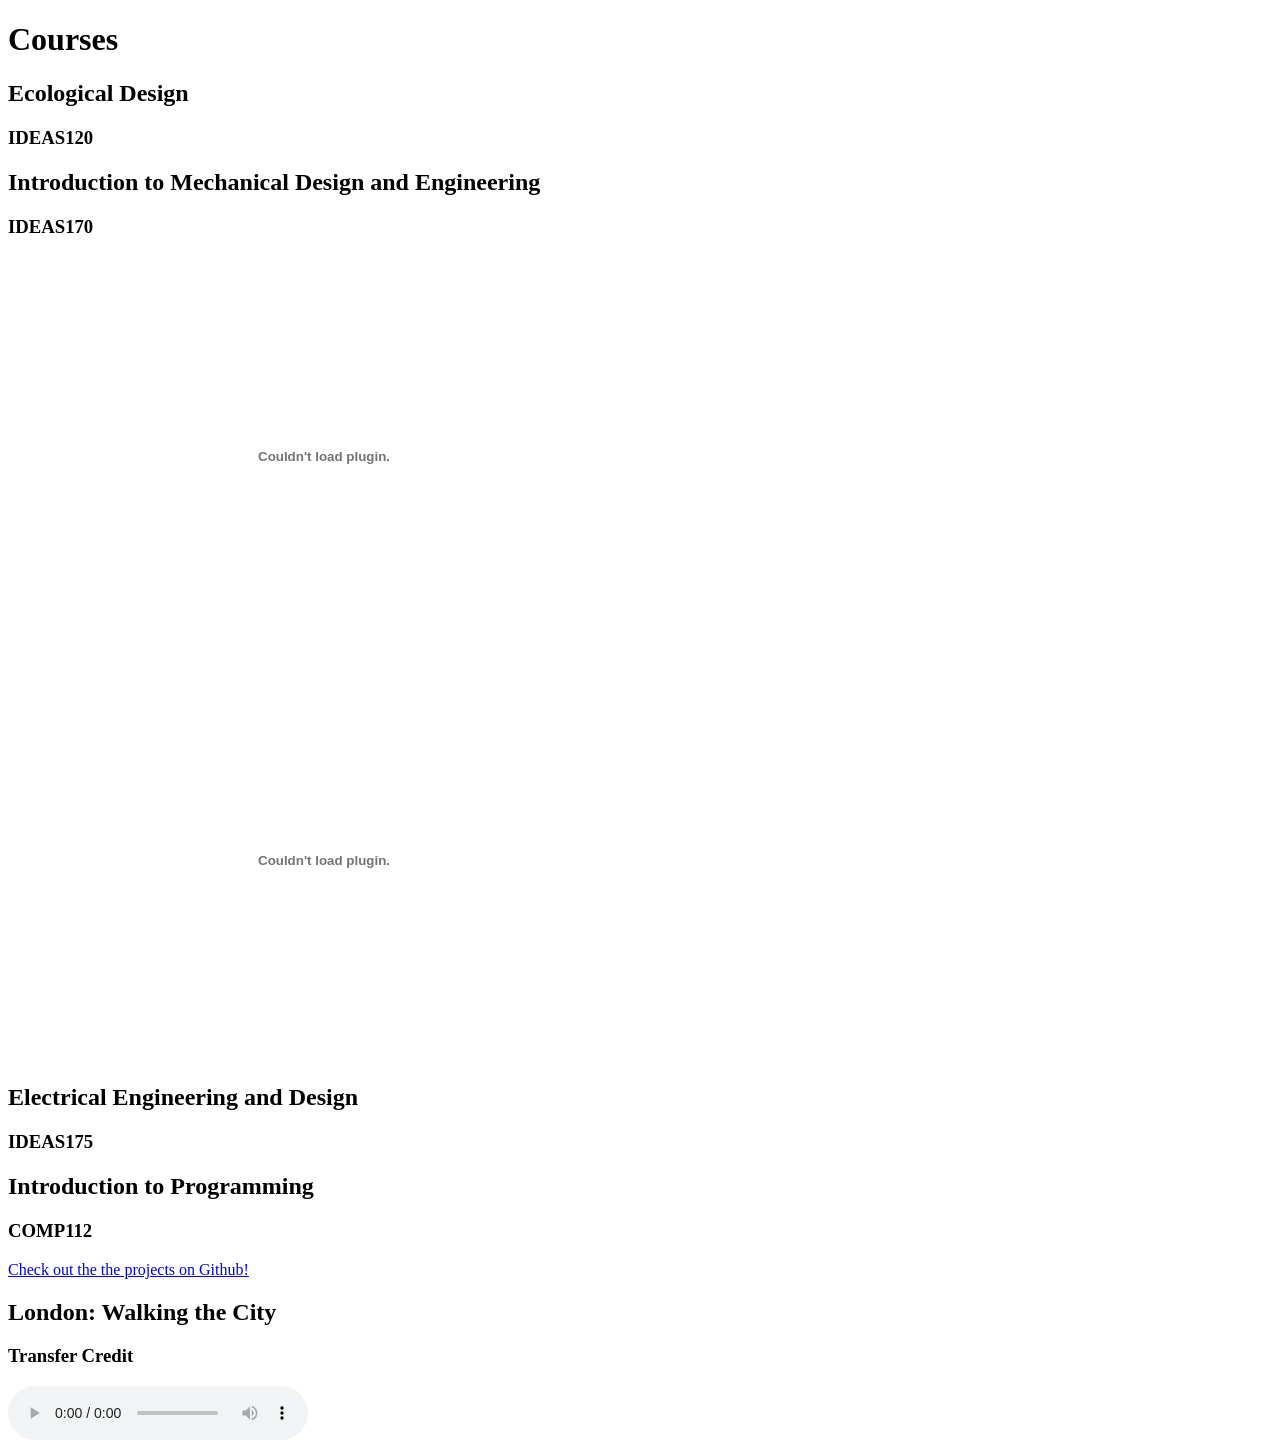
==== index.html @ 1889a9cc "initial page and assets" ====
<!DOCTYPE html>
<html lang="en">
<head>
    <meta charset="UTF-8">
    <meta name="viewport" content="width=device-width, initial-scale=1.0">
    <title>IDEAS Portfolio</title>
</head>
<body>
    <h1>Courses</h1>
    
    <h2> Ecological Design</h2>
    <h3>IDEAS120</h3>

    <h2>Introduction to Mechanical Design and Engineering</h2> 
    <h3>IDEAS170</h3>
    <embed 
        src="/Portfolio_Assets/120/Douglas_Kido_hopperportfolio.pdf" 
        type="application/pdf" 
        width="50%" 
        height="400px">
    <embed 
        src="/Portfolio_Assets/170/ClimberPortfolio.pdf" 
        type="application/pdf" 
        width="50%" 
        height="400px">
    

    <h2>Electrical Engineering and Design</h2>
    <h3>IDEAS175</h3>

    <h2> Introduction to Programming</h2>
    <h3>COMP112</h3>
    <a href="https://github.com/kidod-5/Battleship">Check out the the projects on Github!</a>
    

    <h2> London: Walking the City </h2>
    <h3>Transfer Credit</h3>
    <audio controls>
        <source src="Portfolio_Assets/cb241204_ESH295_2.mp3" type="audio/mpeg">
        Your browser does not support the audio element.
    </audio>


</body>
</html>
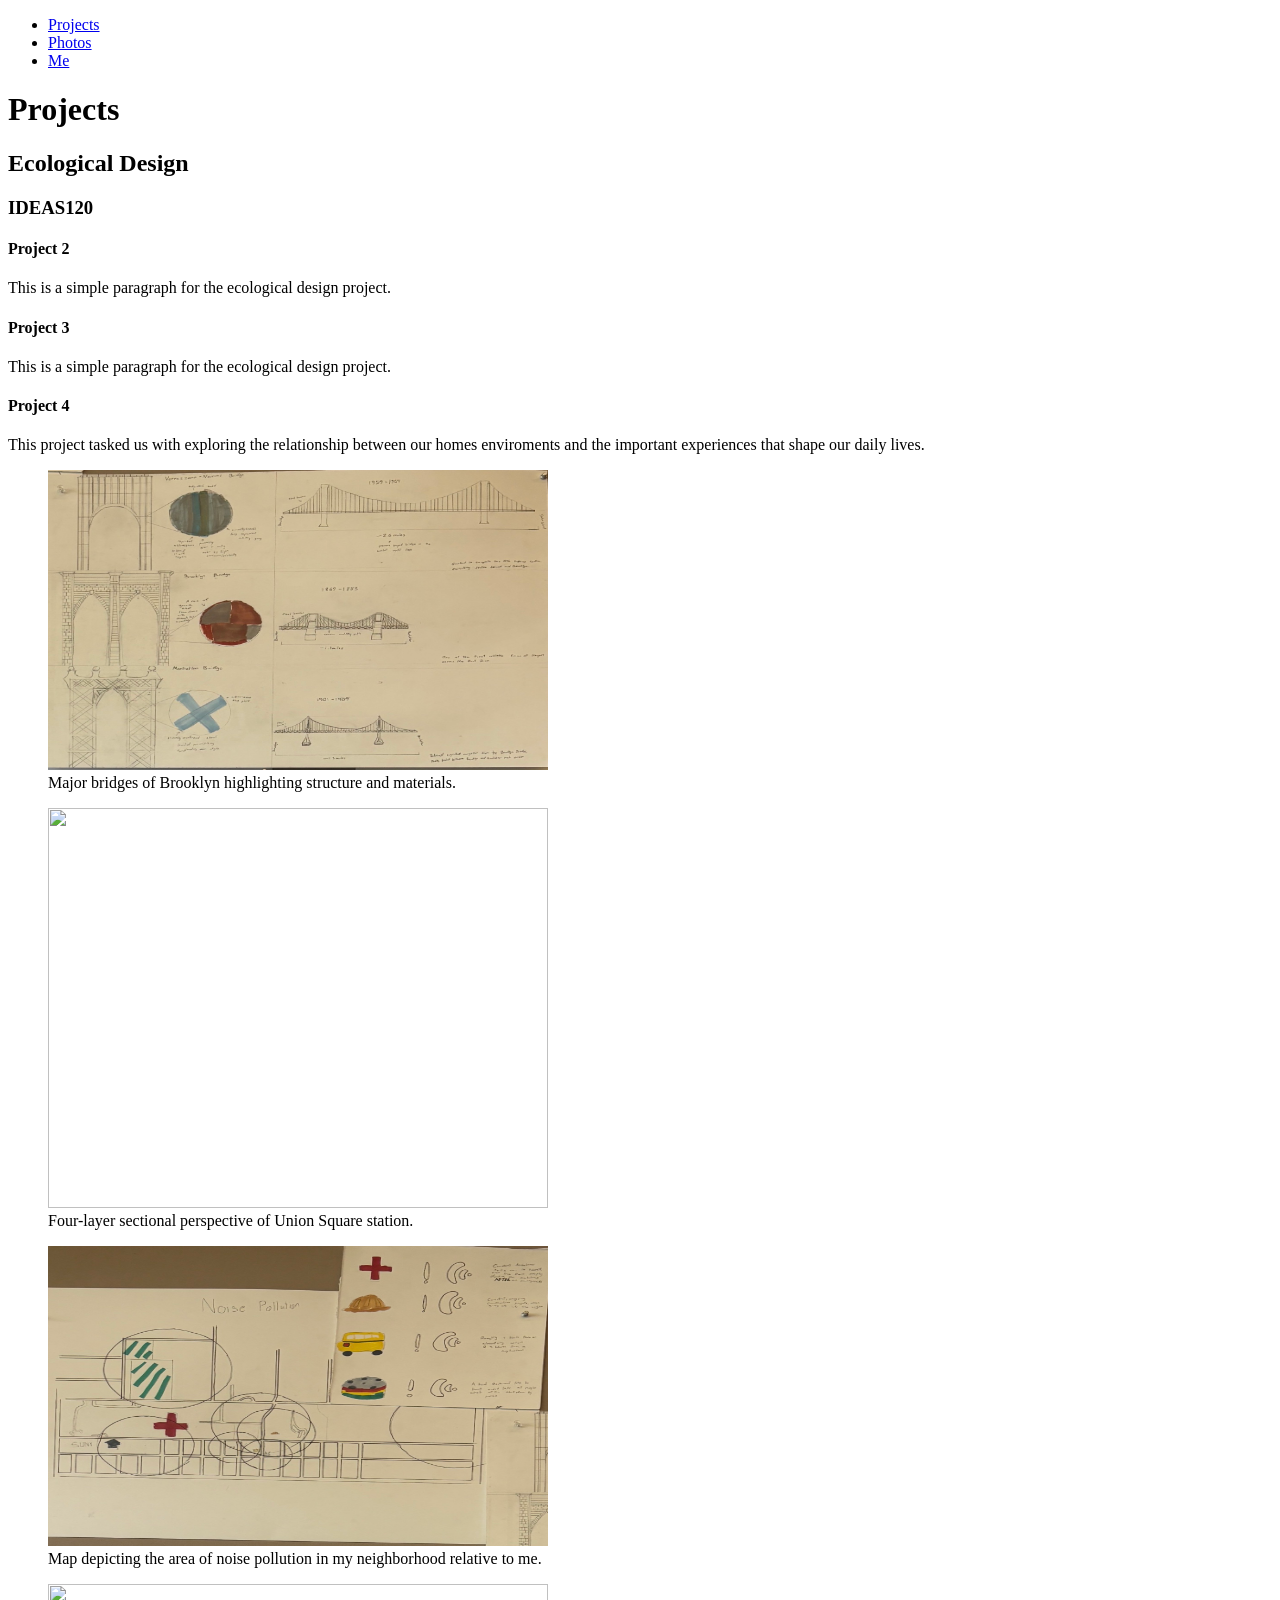
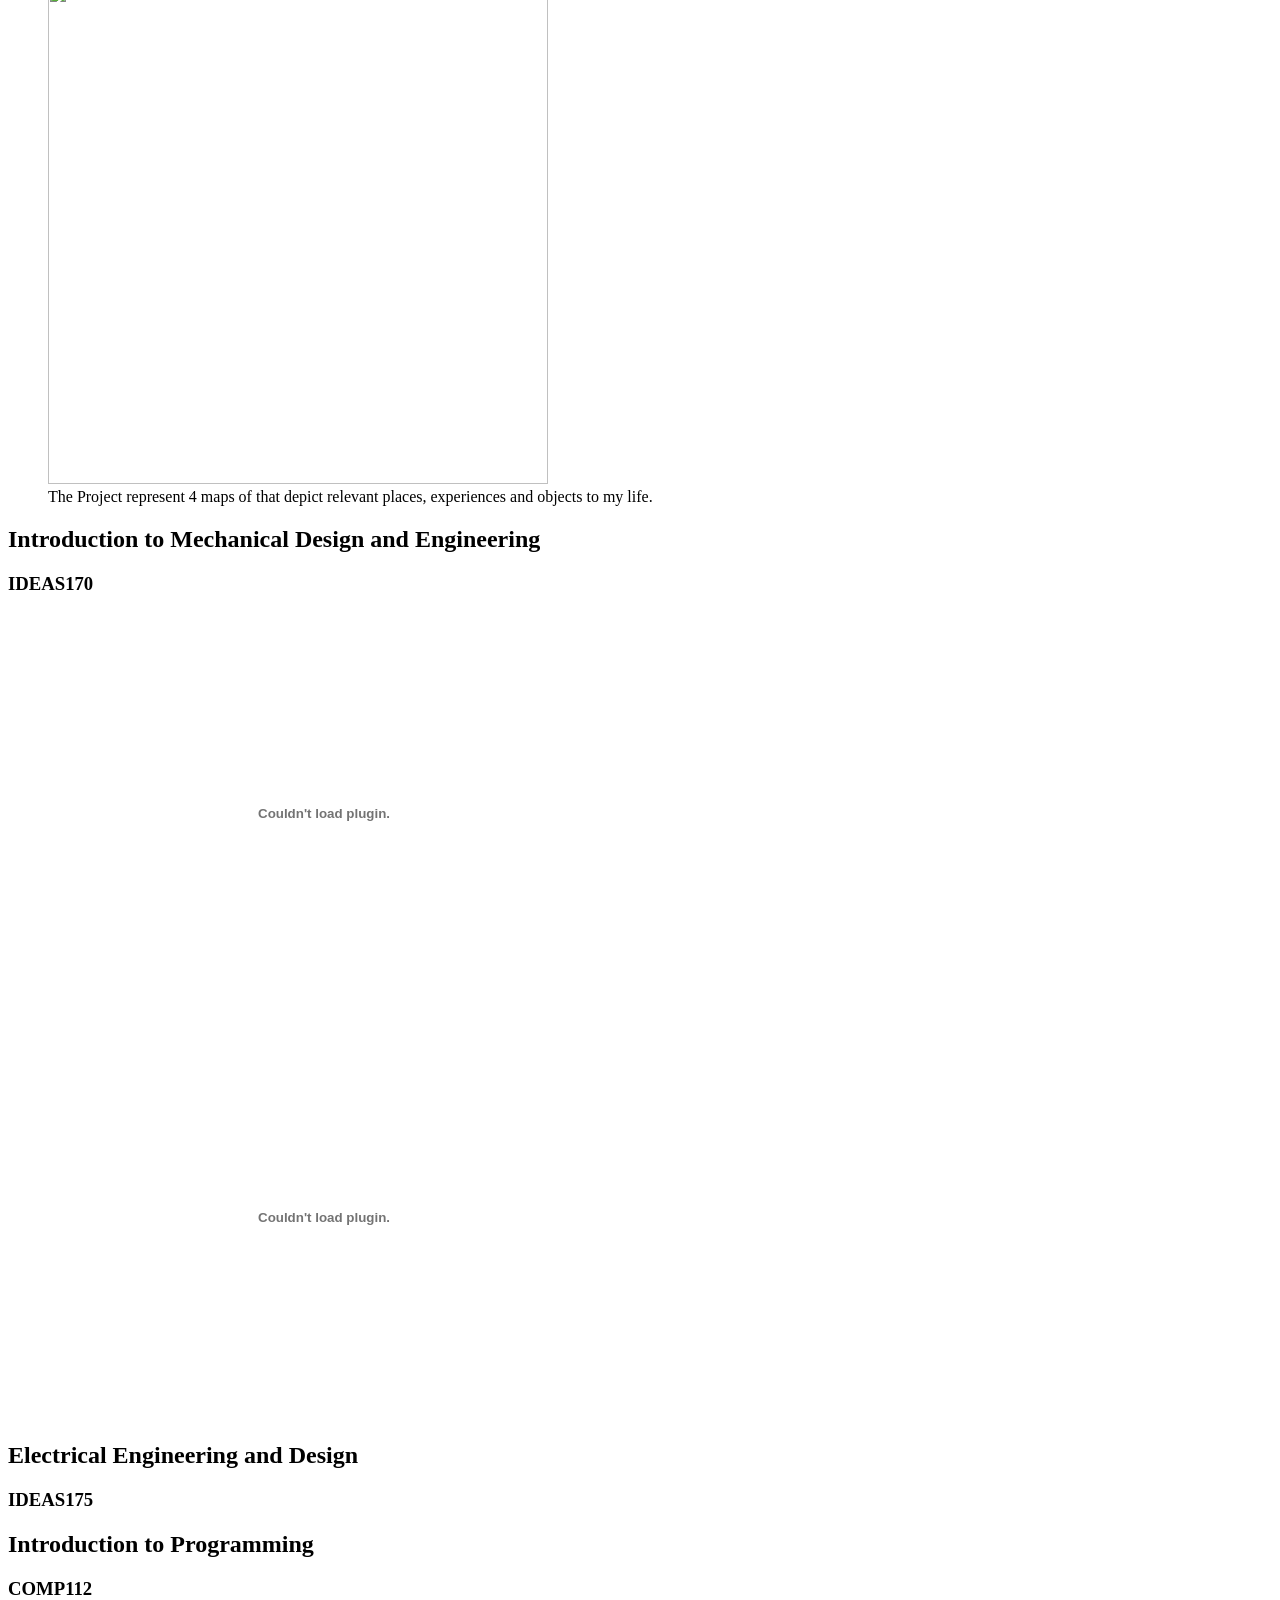
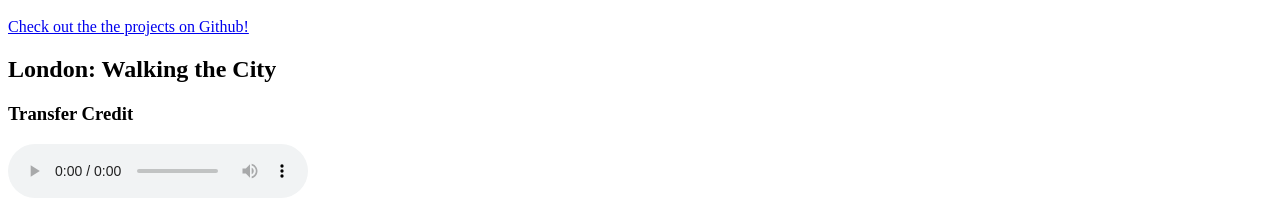
==== commit 72832ef4: "Reorganizing" ====
--- a/index.html
+++ b/index.html
@@ -4,17 +4,59 @@
     <meta charset="UTF-8">
     <meta name="viewport" content="width=device-width, initial-scale=1.0">
     <title>IDEAS Portfolio</title>
+    <link rel="stylesheet" href="styles.css">
 </head>
 <body>
-    <h1>Courses</h1>
+    <nav>
+        <ul>
+            <li><a href="#projects">Projects</a></li>
+            <li><a href="#photos">Photos</a></li>
+            <li><a href="#about">Me</a></li>
+        </ul>
+    </nav>
+    <h1>Projects</h1>
     
     <h2> Ecological Design</h2>
     <h3>IDEAS120</h3>
+    <h4>Project 2</h4>
+    <p>This is a simple paragraph for the ecological design project.</p>
+    <h4>Project 3</h4>
+    <p>This is a simple paragraph for the ecological design project.</p>
+    
+    <h4>Project 4</h4>
+    <p>This project tasked us with exploring the relationship between our homes enviroments and the important experiences that shape our daily lives.</p>
+    <figure>
+        <img src="/Portfolio_Assets/120/p4/map2.5.jpg" width="500px" height="300px">
+        <figcaption>
+        Major bridges of Brooklyn highlighting structure and materials.
+        </figcaption>
+    </figure>
+
+    <figure>
+        <img src="/Portfolio_Assets/120/p4/map3.JPG" width="500px" height="400px">
+        <figcaption>
+        Four-layer sectional perspective of Union Square station.
+        </figcaption>
+    </figure>
+
+    <figure>
+        <img src="/Portfolio_Assets/120/p4/map1.jpg" width="500px" height="300px">
+        <figcaption>
+        Map depicting the area of noise pollution in my neighborhood relative to me.
+        </figcaption>
+    </figure>
+
+    <figure>
+        <img src="/Portfolio_Assets/120/p4/allmaps.JPG" width="500px" height="500px">
+        <figcaption>
+        The Project represent 4 maps of that depict relevant places, experiences and objects to my life.
+        </figcaption>
+    </figure>
 
     <h2>Introduction to Mechanical Design and Engineering</h2> 
     <h3>IDEAS170</h3>
     <embed 
-        src="/Portfolio_Assets/120/Douglas_Kido_hopperportfolio.pdf" 
+        src="/Portfolio_Assets/170/Douglas_Kido_hopperportfolio.pdf" 
         type="application/pdf" 
         width="50%" 
         height="400px">
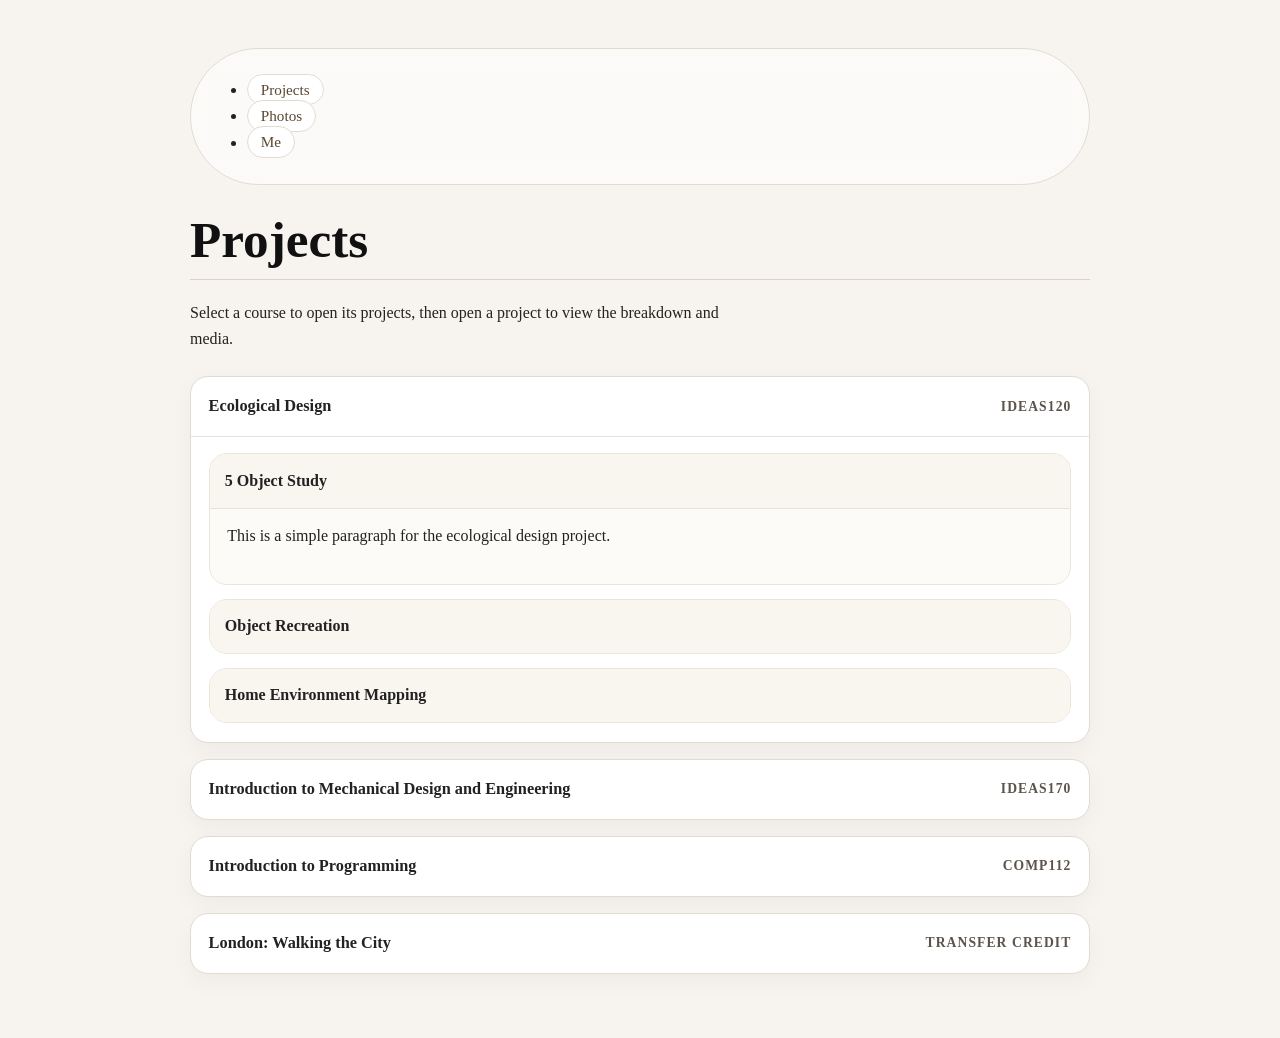
==== commit c7c352f3: "additional pages setup" ====
--- a/index.html
+++ b/index.html
@@ -7,80 +7,178 @@
     <link rel="stylesheet" href="styles.css">
 </head>
 <body>
-    <nav>
+    <nav class="course-nav" aria-label="Course index">
         <ul>
-            <li><a href="#projects">Projects</a></li>
-            <li><a href="#photos">Photos</a></li>
-            <li><a href="#about">Me</a></li>
+            <li><a href="/index.html">Projects</a></li>
+            <li><a href="/photo.html">Photos</a></li>
+            <li><a href="/about.html">Me</a></li>
         </ul>
     </nav>
-    <h1>Projects</h1>
-    
-    <h2> Ecological Design</h2>
-    <h3>IDEAS120</h3>
-    <h4>Project 2</h4>
-    <p>This is a simple paragraph for the ecological design project.</p>
-    <h4>Project 3</h4>
-    <p>This is a simple paragraph for the ecological design project.</p>
-    
-    <h4>Project 4</h4>
-    <p>This project tasked us with exploring the relationship between our homes enviroments and the important experiences that shape our daily lives.</p>
-    <figure>
-        <img src="/Portfolio_Assets/120/p4/map2.5.jpg" width="500px" height="300px">
-        <figcaption>
-        Major bridges of Brooklyn highlighting structure and materials.
-        </figcaption>
-    </figure>
 
-    <figure>
-        <img src="/Portfolio_Assets/120/p4/map3.JPG" width="500px" height="400px">
-        <figcaption>
-        Four-layer sectional perspective of Union Square station.
-        </figcaption>
-    </figure>
+    <header class="page-header">
+        <h1>Projects</h1>
+        <p>Select a course to open its projects, then open a project to view the breakdown and media.</p>
+    </header>
 
-    <figure>
-        <img src="/Portfolio_Assets/120/p4/map1.jpg" width="500px" height="300px">
-        <figcaption>
-        Map depicting the area of noise pollution in my neighborhood relative to me.
-        </figcaption>
-    </figure>
+    <main class="course-list">
+        <details class="course" id="ideas120" open>
+            <summary>
+                <span>Ecological Design</span>
+                <strong>IDEAS120</strong>
+            </summary>
+            <div class="course-body">
+                <details class="project" open>
+                    <summary>5 Object Study</summary>
+                    <div class="project-body">
+                        <p>This is a simple paragraph for the ecological design project.</p>
+                    </div>
+                </details>
 
-    <figure>
-        <img src="/Portfolio_Assets/120/p4/allmaps.JPG" width="500px" height="500px">
-        <figcaption>
-        The Project represent 4 maps of that depict relevant places, experiences and objects to my life.
-        </figcaption>
-    </figure>
+                <details class="project">
+                    <summary>Object Recreation</summary>
+                    <div class="project-body">
+                        <p>This is a simple paragraph for the ecological design project.</p>
+                    </div>
+                </details>
 
-    <h2>Introduction to Mechanical Design and Engineering</h2> 
-    <h3>IDEAS170</h3>
-    <embed 
-        src="/Portfolio_Assets/170/Douglas_Kido_hopperportfolio.pdf" 
-        type="application/pdf" 
-        width="50%" 
-        height="400px">
-    <embed 
-        src="/Portfolio_Assets/170/ClimberPortfolio.pdf" 
-        type="application/pdf" 
-        width="50%" 
-        height="400px">
-    
+                <details class="project">
+                    <summary>Home Environment Mapping</summary>
+                    <div class="project-body">
+                        <p>This project explored the relationship between home environments and the experiences that shape daily life.</p>
+                        <div class="media-grid">
+                            <figure>
+                                <img src="Portfolio_Assets/120/p4/map2.5.jpg" alt="Major bridges of Brooklyn highlighting structure and materials.">
+                                <figcaption>Major bridges of Brooklyn highlighting structure and materials.</figcaption>
+                            </figure>
 
-    <h2>Electrical Engineering and Design</h2>
-    <h3>IDEAS175</h3>
+                            <figure>
+                                <img src="Portfolio_Assets/120/p4/map3.JPG" alt="Four-layer sectional perspective of Union Square station.">
+                                <figcaption>Four-layer sectional perspective of Union Square station.</figcaption>
+                            </figure>
 
-    <h2> Introduction to Programming</h2>
-    <h3>COMP112</h3>
-    <a href="https://github.com/kidod-5/Battleship">Check out the the projects on Github!</a>
-    
+                            <figure>
+                                <img src="Portfolio_Assets/120/p4/map1.jpg" alt="Map depicting noise pollution near my neighborhood.">
+                                <figcaption>Map depicting the area of noise pollution in my neighborhood relative to me.</figcaption>
+                            </figure>
 
-    <h2> London: Walking the City </h2>
-    <h3>Transfer Credit</h3>
-    <audio controls>
-        <source src="Portfolio_Assets/cb241204_ESH295_2.mp3" type="audio/mpeg">
-        Your browser does not support the audio element.
-    </audio>
+                            <figure>
+                                <img src="Portfolio_Assets/120/p4/allmaps.JPG" alt="Collection of four maps showing relevant places and experiences.">
+                                <figcaption>The project represents four maps depicting relevant places, experiences, and objects from my life.</figcaption>
+                            </figure>
+                        </div>
+                    </div>
+                </details>
+            </div>
+        </details>
+
+        <details class="course" id="ideas170">
+            <summary>
+                <span>Introduction to Mechanical Design and Engineering</span>
+                <strong>IDEAS170</strong>
+            </summary>
+            <div class="course-body">
+                <details class="project" open>
+                    <summary>Hopper</summary>
+                    <div class="project-body">
+                        <p>
+                            The Hopper project dictated that given a specific list of materials 
+                            (listed in the presentation), we were tasked with designing a functional jumping
+                            mechanism able of jumping in between 8 and 60 seconds.  My design took advantage 
+                            of the elastic potential energy of the torsion springs when coupled together creating 
+                            a simple and effective jumping mechanism.  I unfortunately had issues with designing the 
+                            base and timer of my hoppering meaning the project did not achieves its intended goal but 
+                            regardless I was able to achieve my goal of making a hopper that could reach the height of 
+                            the ceiling.  I also enjoyed the iterative design process.
+                        </p>
+                        <embed src="Portfolio_Assets/170/p1/Douglas_Kido_hopperportfolio.pdf" type="application/pdf" title="Hopper portfolio PDF">
+                    </div>
+                </details>
+
+                <details class="project">
+                    <summary>Climber</summary>
+                    <div class="project-body">
+                        <p>Climber portfolio presentation documenting the design process and final build.</p>
+                        <embed src="Portfolio_Assets/170/p2/ClimberPortfolio.pdf" type="application/pdf" title="Climber portfolio PDF">
+                    </div>
+                </details>
+            </div>
+        </details>
+
+        <!-- <details class="course" id="ideas175">
+            <summary>
+                <span>Introduction to Electrical Engineering and Design</span>
+                <strong>IDEAS175</strong>
+            </summary>
+            <div class="course-body">
+                <details class="project" open>
+                    <summary>Project 1</summary>
+                    <div class="project-body">
+                        <p>This course section does not yet have project media uploaded. Add images or files here when they are ready.</p>
+                    </div>
+                </details>
+            </div>
+        </details> -->
+
+        <details class="course" id="comp112">
+            <summary>
+                <span>Introduction to Programming</span>
+                <strong>COMP112</strong>
+            </summary>
+            <div class="course-body">
+                <details class="project" open>
+                    <summary>Battleship Inline Simulation</summary>
+                    <div class="project-body">
+                        <p>
+                            For my final project I opted to recreate a game that I used to enjoy as a kid.  
+                            Battleship was a favorite of mine and I felt it fit the necessary complexity I was 
+                            aiming for in my game.  From there I decided to focus on creating the main components 
+                            of the game.
+                        </p>
+                        <img src = "Portfolio_Assets/112/lists.png" alt="Screenshot of the Battleship inline simulation project.">
+                        <p>
+                            The first step was figuring out how to represent the game board and the ships.  I 
+                            decided to use lists to represent the game board and the ships, which allowed me 
+                            to easily manipulate the game state and check for hits and misses.
+                        </p>
+                        <img src = "Portfolio_Assets/112/create_ship.png" alt="Another screenshot of the Battleship inline simulation project.">
+                        <p>
+                            Then I focused on functions for ship generation, allowing for dynamic ship generation 
+                            but checking for valid and non-overlapping placements.  
+                        </p>
+                        <img src = "Portfolio_Assets/112/run_ship.png" alt="Yet another screenshot of the Battleship inline simulation project.">
+                        <p>
+                            There are additional functions for different ship types, checking for hits and misses 
+                            and checking the game over condition but all of these are neatly wrapped into a game loop 
+                            that terminates once a win for the AI or player is detected.
+                        </p>
+                        <p>Overall this project was foundational in my understanding of game development and top down programming with 
+                            some object orirented principles.
+                        </p>
+                        <a href="https://github.com/kidod-5/Battleship">Check out the project on GitHub</a>
+                    </div>
+                </details>
+            </div>
+        </details>
+
+        <details class="course" id="transfer-credit">
+            <summary>
+                <span>London: Walking the City</span>
+                <strong>Transfer Credit</strong>
+            </summary>
+            <div class="course-body">
+                <details class="project" open>
+                    <summary>Shoreditch and Brick Lane Podcast</summary>
+                    <div class="project-body">
+                        <p>Audio reflection from the course.</p>
+                        <audio controls>
+                            <source src="Portfolio_Assets/cb241204_ESH295_2.mp3" type="audio/mpeg">
+                            Your browser does not support the audio element.
+                        </audio>
+                    </div>
+                </details>
+            </div>
+        </details>
+    </main>
 
 
 </body>
--- a/styles.css
+++ b/styles.css
@@ -0,0 +1,237 @@
+* {
+	box-sizing: border-box;
+}
+
+body {
+	margin: 0;
+	padding: 48px 20px 64px;
+	background: #f7f4ef;
+	color: #222;
+	font-family: Georgia, "Times New Roman", serif;
+	line-height: 1.65;
+}
+
+body > * {
+	max-width: 900px;
+	margin-left: auto;
+	margin-right: auto;
+}
+
+.course-nav {
+	display: flex;
+	flex-wrap: wrap;
+	gap: 0.75rem;
+	margin-bottom: 1.5rem;
+	padding: 0.75rem 1rem;
+	background: rgba(255, 255, 255, 0.55);
+	border: 1px solid #e1dbd0;
+	border-radius: 999px;
+	backdrop-filter: blur(8px);
+}
+
+.course-nav a {
+	text-decoration: none;
+	padding: 0.4rem 0.8rem;
+	border-radius: 999px;
+	background: #fff;
+	border: 1px solid #e1dbd0;
+	font-size: 0.95rem;
+}
+
+.page-header {
+	margin-bottom: 1.5rem;
+}
+
+.page-header p {
+	margin-bottom: 0;
+}
+
+.course-list {
+	display: grid;
+	gap: 1rem;
+}
+
+details {
+	background: #fff;
+	border: 1px solid #e1dbd0;
+	border-radius: 18px;
+	box-shadow: 0 8px 24px rgba(0, 0, 0, 0.04);
+	overflow: hidden;
+}
+
+summary {
+	cursor: pointer;
+	list-style: none;
+	display: flex;
+	justify-content: space-between;
+	gap: 1rem;
+	align-items: center;
+	padding: 1rem 1.1rem;
+	font-weight: 700;
+}
+
+summary::-webkit-details-marker {
+	display: none;
+}
+
+summary span {
+	font-size: 1.02rem;
+}
+
+summary strong {
+	font-size: 0.85rem;
+	letter-spacing: 0.08em;
+	text-transform: uppercase;
+	color: #5b544a;
+}
+
+details[open] > summary {
+	border-bottom: 1px solid #e8e2d8;
+}
+
+.course-body,
+.project-body {
+	padding: 1rem 1.1rem 1.15rem;
+}
+
+.course-body {
+	display: grid;
+	gap: 0.85rem;
+}
+
+.project {
+	background: #fdfbf8;
+	border-color: #ece4d8;
+	box-shadow: none;
+}
+
+.project summary {
+	padding: 0.85rem 0.95rem;
+	font-size: 1rem;
+	background: #f9f6f0;
+}
+
+.project-body {
+	padding-top: 0.9rem;
+}
+
+.media-grid {
+	display: grid;
+	grid-template-columns: repeat(auto-fit, minmax(220px, 1fr));
+	gap: 1rem;
+	margin-top: 1rem;
+}
+
+h1,
+h2,
+h3,
+h4 {
+	color: #111;
+	line-height: 1.2;
+	margin-top: 0;
+}
+
+h1 {
+	font-size: clamp(2.2rem, 4vw, 3.2rem);
+	margin-bottom: 1.25rem;
+	padding-bottom: 0.5rem;
+	border-bottom: 1px solid #d8d1c4;
+}
+
+h2 {
+	margin-top: 2.5rem;
+	margin-bottom: 0.35rem;
+	font-size: clamp(1.4rem, 2.3vw, 1.9rem);
+}
+
+h3 {
+	margin-bottom: 1rem;
+	font-size: 1.05rem;
+	letter-spacing: 0.02em;
+	color: #5b544a;
+	text-transform: uppercase;
+}
+
+h4 {
+	margin-top: 1.5rem;
+	margin-bottom: 0.35rem;
+	font-size: 1rem;
+}
+
+p {
+	margin: 0 0 1rem;
+	max-width: 70ch;
+}
+
+figure {
+	margin: 1.5rem 0;
+	padding: 0.75rem;
+	background: #fff;
+	border: 1px solid #e1dbd0;
+	border-radius: 14px;
+	box-shadow: 0 8px 24px rgba(0, 0, 0, 0.04);
+}
+
+img,
+embed,
+audio {
+	display: block;
+	width: 100%;
+	max-width: 100%;
+}
+
+img {
+	height: auto;
+	border-radius: 10px;
+}
+
+figcaption {
+	margin-top: 0.75rem;
+	font-size: 0.95rem;
+	color: #5d574d;
+}
+
+embed {
+	min-height: 480px;
+	margin: 1rem 0;
+	border: 1px solid #ddd4c8;
+	border-radius: 12px;
+	background: #fff;
+}
+
+audio {
+	margin: 0.5rem 0 1.5rem;
+}
+
+a {
+	color: #5a4630;
+	text-decoration-thickness: 1px;
+	text-underline-offset: 0.18em;
+}
+
+a:hover {
+	color: #2f2419;
+}
+
+@media (max-width: 700px) {
+	body {
+		padding: 28px 16px 48px;
+	}
+
+	.course-nav {
+		border-radius: 20px;
+	}
+
+	summary {
+		align-items: flex-start;
+		flex-direction: column;
+	}
+
+	figure {
+		padding: 0.6rem;
+	}
+
+	embed {
+		min-height: 380px;
+	}
+}
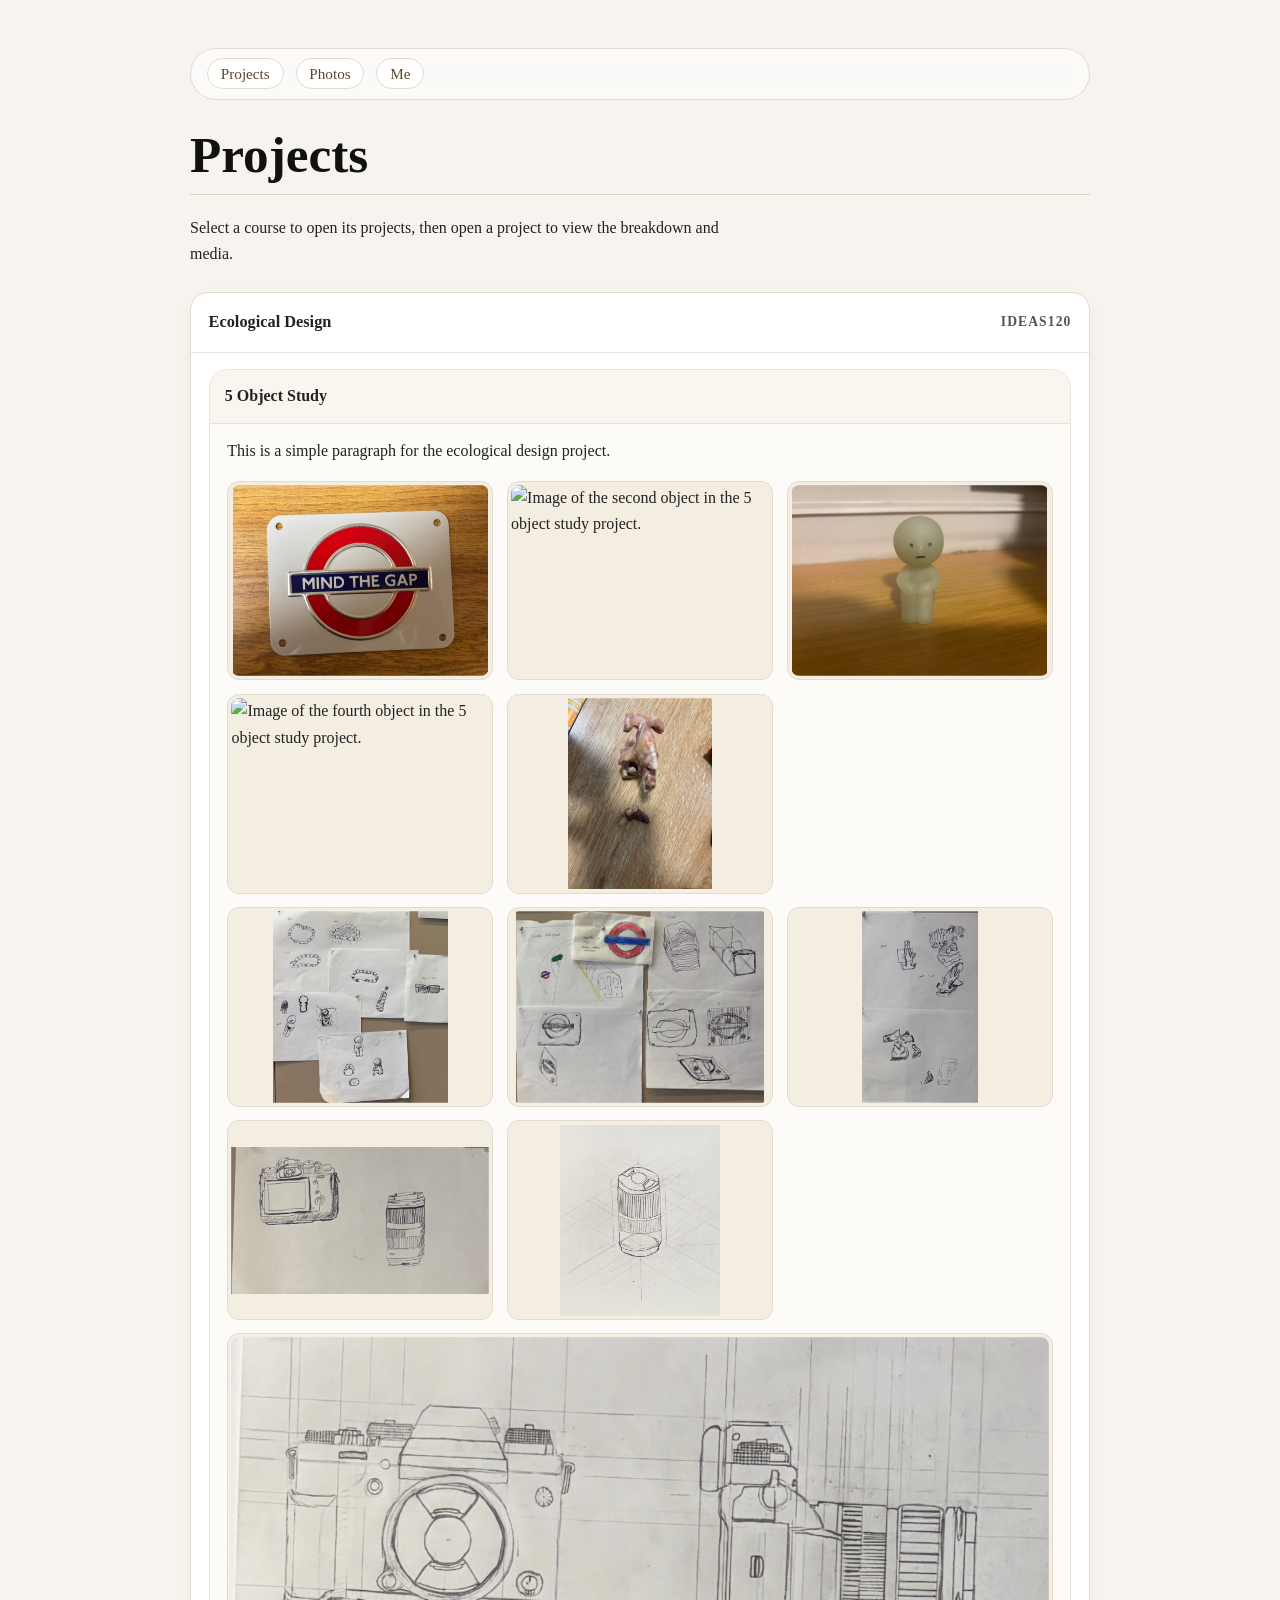
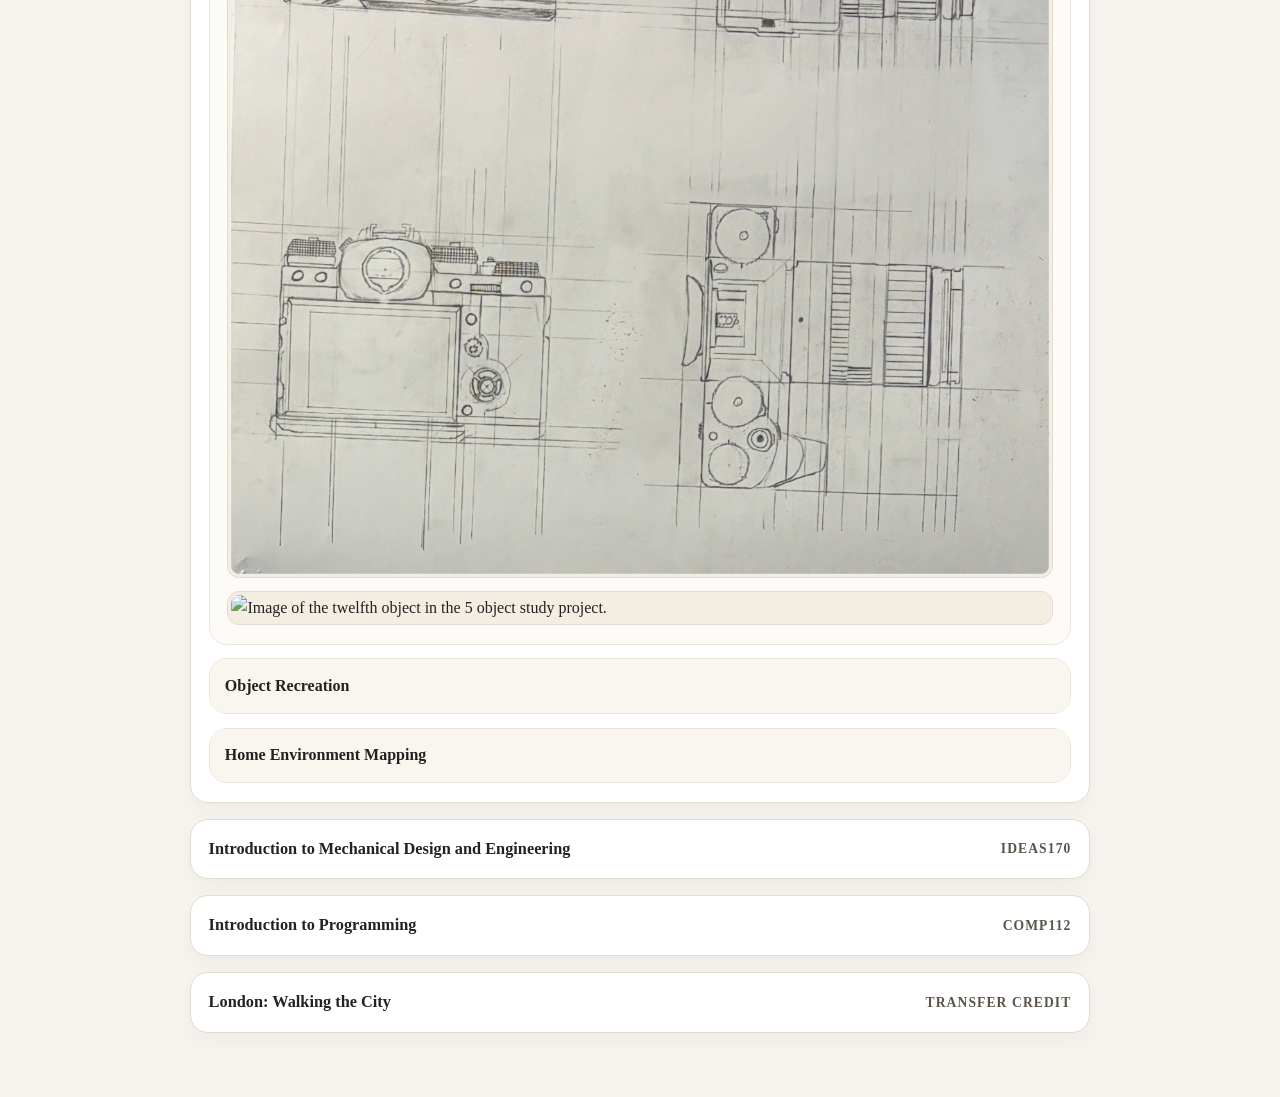
==== commit 32d4e629: "Media Officially Orgnanized" ====
--- a/index.html
+++ b/index.html
@@ -31,6 +31,22 @@
                     <summary>5 Object Study</summary>
                     <div class="project-body">
                         <p>This is a simple paragraph for the ecological design project.</p>
+                        <div class="photo-grid">
+                            <img src="Portfolio_Assets/120/p2/object1.JPG" alt="Image of the first object in the 5 object study project.">
+                            <img src="Portfolio_Assets/120/p2/object2.JPG" alt="Image of the second object in the 5 object study project.">
+                            <img src="Portfolio_Assets/120/p2/object3.JPG" alt="Image of the third object in the 5 object study project.">
+                            <img src="Portfolio_Assets/120/p2/object4.JPG" alt="Image of the fourth object in the 5 object study project.">
+                            <img src="Portfolio_Assets/120/p2/object5.JPG" alt="Image of the fifth object in the 5 object study project.">
+                        </div>
+                        <div class="photo-grid">
+                            <img src="Portfolio_Assets/120/p2/freehand1.jpg" alt="Image of the sixth object in the 5 object study project.">
+                            <img src="Portfolio_Assets/120/p2/freehand2.jpg" alt="Image of the seventh object in the 5 object study project.">
+                            <img src="Portfolio_Assets/120/p2/freehand3.jpg" alt="Image of the eighth object in the 5 object study project.">
+                            <img src="Portfolio_Assets/120/p2/freehand4.jpg" alt="Image of the ninth object in the 5 object study project.">
+                            <img src="Portfolio_Assets/120/p2/axon.jpg" alt="Image of the tenth object in the 5 object study project.">
+                        </div>
+                        <img src="Portfolio_Assets/120/p2/ortho2.jpg" alt="Image of the eleventh object in the 5 object study project.">
+                    <img src="Portfolio_Assets/120/p2/full2.JPG" alt="Image of the twelfth object in the 5 object study project.">
                     </div>
                 </details>
 
@@ -38,6 +54,16 @@
                     <summary>Object Recreation</summary>
                     <div class="project-body">
                         <p>This is a simple paragraph for the ecological design project.</p>
+                        <img src="Portfolio_Assets/120/p3/full2.JPG" alt="Image of the first object in the object recreation project.">
+                        <div class="photo-grid">
+                            <img src="Portfolio_Assets/120/p3/soft1.JPG" alt="Image of the second object in the object recreation project.">
+                            <img src="Portfolio_Assets/120/p3/hard0.JPG" alt="Image of the third object in the object recreation project.">
+                            <img src="Portfolio_Assets/120/p3/hard1.JPG" alt="Image of the fourth object in the object recreation project.">
+                            <img src="Portfolio_Assets/120/p3/hard2.JPG" alt="Image of the fifth object in the object recreation project."> 
+                            <img src="Portfolio_Assets/120/p3/hard3.JPG" alt="Image of the sixth object in the object recreation project.">
+                            <img src="Portfolio_Assets/120/p3/ab1.JPG" alt="Image of the seventh object in the object recreation project." >   
+                        </div>
+                            <img src="Portfolio_Assets/120/p3/full1.JPG" alt="Image of the eighth object in the object recreation project.">
                     </div>
                 </details>
 
@@ -45,7 +71,7 @@
                     <summary>Home Environment Mapping</summary>
                     <div class="project-body">
                         <p>This project explored the relationship between home environments and the experiences that shape daily life.</p>
-                        <div class="media-grid">
+            
                             <figure>
                                 <img src="Portfolio_Assets/120/p4/map2.5.jpg" alt="Major bridges of Brooklyn highlighting structure and materials.">
                                 <figcaption>Major bridges of Brooklyn highlighting structure and materials.</figcaption>
@@ -65,7 +91,7 @@
                                 <img src="Portfolio_Assets/120/p4/allmaps.JPG" alt="Collection of four maps showing relevant places and experiences.">
                                 <figcaption>The project represents four maps depicting relevant places, experiences, and objects from my life.</figcaption>
                             </figure>
-                        </div>
+                        
                     </div>
                 </details>
             </div>
@@ -98,6 +124,14 @@
                     <summary>Climber</summary>
                     <div class="project-body">
                         <p>Climber portfolio presentation documenting the design process and final build.</p>
+                        <div class="photo-grid">
+                            <video controls muted src="Portfolio_Assets/170/p2/vid1.MP4" type="video/mp4" title="Climber video"></video>
+                            <img src="Portfolio_Assets/170/p2/v1.JPG" alt="Image of the climber project.">
+                            <img src="Portfolio_Assets/170/p2/level.JPG" alt="Image of the climber project.">
+                            <video controls muted src="Portfolio_Assets/170/p2/vid2.MP4" type="video/mp4" title="Climber video"></video>
+                            <img src="Portfolio_Assets/170/p2/v2.JPG" alt="Image of the climber project.">
+                            <img src="Portfolio_Assets/170/p2/solidwork.JPG" alt="Image of the climber project.">
+                        </div>
                         <embed src="Portfolio_Assets/170/p2/ClimberPortfolio.pdf" type="application/pdf" title="Climber portfolio PDF">
                     </div>
                 </details>
@@ -169,9 +203,14 @@
                 <details class="project" open>
                     <summary>Shoreditch and Brick Lane Podcast</summary>
                     <div class="project-body">
+            
+                            <img src="Portfolio_Assets/LDN/graffiti.jpeg" alt="Image of Shoreditch">
+                            <img src="Portfolio_Assets/LDN/shoreditch1.png" alt="Image of Brick Lane">
+                            <img src="Portfolio_Assets/LDN/Bricklane.jpeg" alt="Image of Brick Lane Market">
+                  
                         <p>Audio reflection from the course.</p>
                         <audio controls>
-                            <source src="Portfolio_Assets/cb241204_ESH295_2.mp3" type="audio/mpeg">
+                            <source src="Portfolio_Assets/LDN/cb241204_ESH295_2.mp3" type="audio/mpeg">
                             Your browser does not support the audio element.
                         </audio>
                     </div>
--- a/styles.css
+++ b/styles.css
@@ -27,6 +27,15 @@
 	border: 1px solid #e1dbd0;
 	border-radius: 999px;
 	backdrop-filter: blur(8px);
+}
+
+.course-nav ul {
+	list-style: none;
+	display: flex;
+	flex-wrap: wrap;
+	gap: 0.75rem;
+	margin: 0;
+	padding: 0;
 }
 
 .course-nav a {
@@ -122,6 +131,38 @@
 	margin-top: 1rem;
 }
 
+.media-grid figure {
+	margin: 0;
+	height: 100%;
+}
+
+.photo-grid {
+	display: grid;
+	grid-template-columns: repeat(auto-fit, minmax(200px, 1fr));
+	gap: 0.85rem;
+	margin-top: 0.85rem;
+}
+
+.photo-grid img,
+.photo-grid video {
+	width: 100%;
+	aspect-ratio: 4 / 3;
+	object-fit: contain;
+	background: #f3ede2;
+	border: 1px solid #e3dbcf;
+	border-radius: 12px;
+	padding: 0.2rem;
+}
+
+.project-body > img,
+.project-body > video {
+	margin: 0.8rem 0 0;
+	border: 1px solid #e3dbcf;
+	border-radius: 12px;
+	background: #f3ede2;
+	padding: 0.2rem;
+}
+
 h1,
 h2,
 h3,
@@ -174,7 +215,8 @@
 
 img,
 embed,
-audio {
+audio,
+video {
 	display: block;
 	width: 100%;
 	max-width: 100%;
@@ -222,6 +264,10 @@
 		border-radius: 20px;
 	}
 
+	.photo-grid {
+		grid-template-columns: repeat(2, minmax(0, 1fr));
+	}
+
 	summary {
 		align-items: flex-start;
 		flex-direction: column;
@@ -235,3 +281,9 @@
 		min-height: 380px;
 	}
 }
+
+@media (max-width: 460px) {
+	.photo-grid {
+		grid-template-columns: 1fr;
+	}
+}
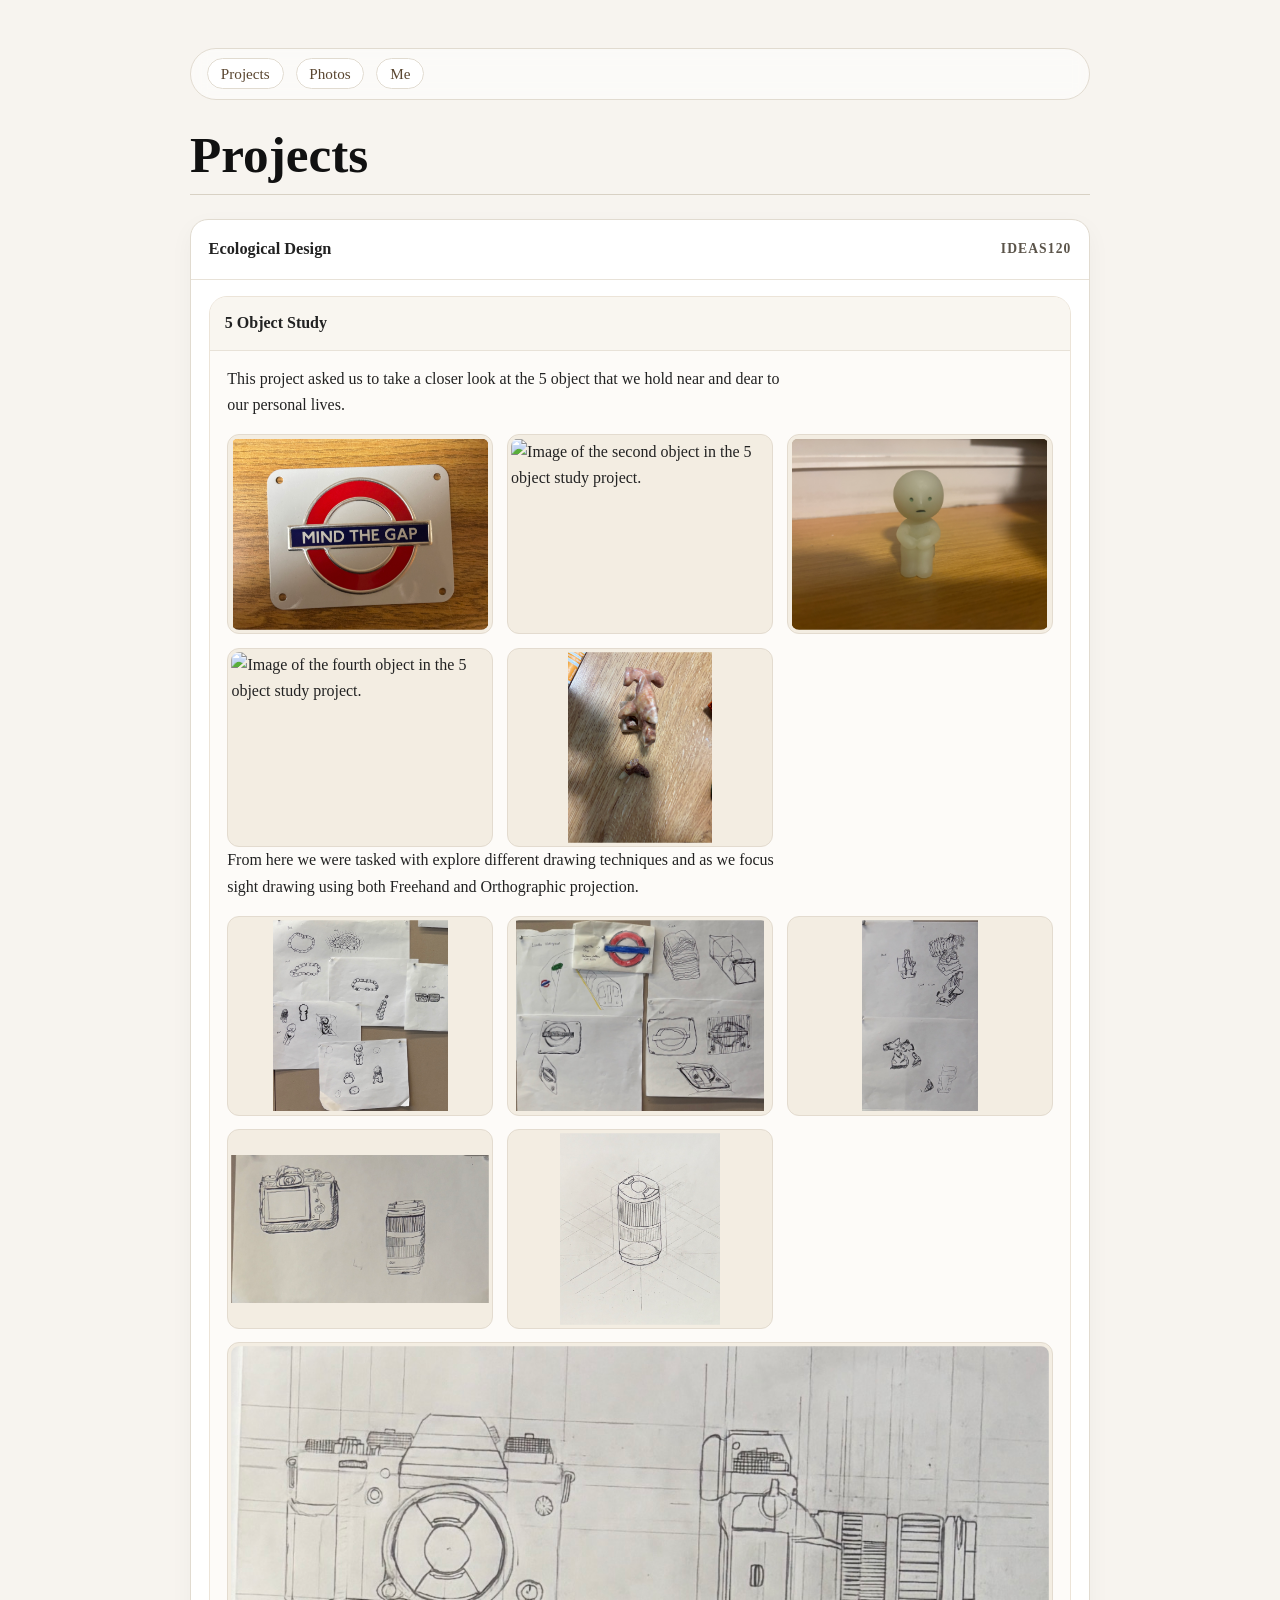
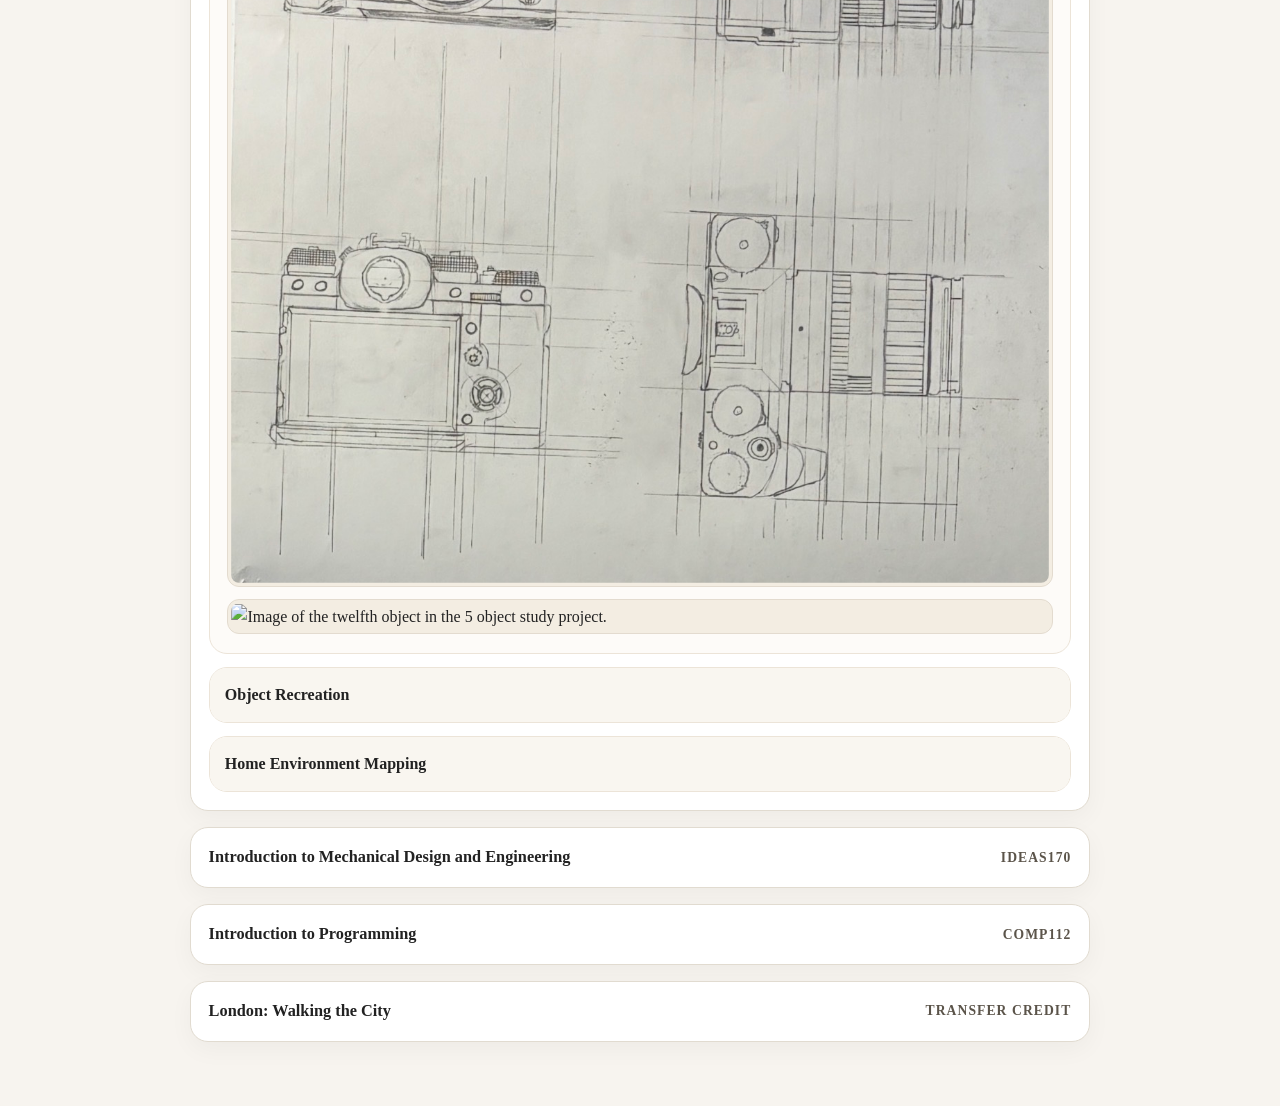
==== commit 24703102: "Draft to be hosted is active" ====
--- a/index.html
+++ b/index.html
@@ -17,7 +17,6 @@
 
     <header class="page-header">
         <h1>Projects</h1>
-        <p>Select a course to open its projects, then open a project to view the breakdown and media.</p>
     </header>
 
     <main class="course-list">
@@ -30,7 +29,7 @@
                 <details class="project" open>
                     <summary>5 Object Study</summary>
                     <div class="project-body">
-                        <p>This is a simple paragraph for the ecological design project.</p>
+                        <p>This project asked us to take a closer look at the 5 object that we hold near and dear to our personal lives.</p>
                         <div class="photo-grid">
                             <img src="Portfolio_Assets/120/p2/object1.JPG" alt="Image of the first object in the 5 object study project.">
                             <img src="Portfolio_Assets/120/p2/object2.JPG" alt="Image of the second object in the 5 object study project.">
@@ -38,6 +37,7 @@
                             <img src="Portfolio_Assets/120/p2/object4.JPG" alt="Image of the fourth object in the 5 object study project.">
                             <img src="Portfolio_Assets/120/p2/object5.JPG" alt="Image of the fifth object in the 5 object study project.">
                         </div>
+                        <p>From here we were tasked with explore different drawing techniques and as we focus sight drawing using both Freehand and Orthographic projection.</p>
                         <div class="photo-grid">
                             <img src="Portfolio_Assets/120/p2/freehand1.jpg" alt="Image of the sixth object in the 5 object study project.">
                             <img src="Portfolio_Assets/120/p2/freehand2.jpg" alt="Image of the seventh object in the 5 object study project.">
@@ -53,8 +53,17 @@
                 <details class="project">
                     <summary>Object Recreation</summary>
                     <div class="project-body">
-                        <p>This is a simple paragraph for the ecological design project.</p>
+                        <p>Similar to the previous project, this project involved an investigation of one of our 
+                            chosen objects.  For this one I decided to do my bracelet as it afford me a great deal of flexibility 
+                            in material</p>
                         <img src="Portfolio_Assets/120/p3/full2.JPG" alt="Image of the first object in the object recreation project.">
+                         <p>The 3 main components of this project were: The soft model, hard model and abstract/non-representational model.  
+                            I made 2 soft models one out of poster board paper that I roled up and glued focusing on the recreating the 2 shapes 
+                            in the original object.  I also made a larger soft model using chip board and purely focusing on the form of the 2 kinds of beads.  
+                            For my first hard model I did a 2.5x size model, 3D printing the larger beads and molding the smaller beads out of clay.  The other 
+                            hard model was similar to the second soft model as it was more of a close analysis of the beads shapes using plywood at roughly 7x size.  
+                            Finally I made a replica of a NYC train that I take frequently as its train car connection was reminiscence the interconnectiveness of the 
+                            beads on the bracelet.</p>
                         <div class="photo-grid">
                             <img src="Portfolio_Assets/120/p3/soft1.JPG" alt="Image of the second object in the object recreation project.">
                             <img src="Portfolio_Assets/120/p3/hard0.JPG" alt="Image of the third object in the object recreation project.">
@@ -63,6 +72,8 @@
                             <img src="Portfolio_Assets/120/p3/hard3.JPG" alt="Image of the sixth object in the object recreation project.">
                             <img src="Portfolio_Assets/120/p3/ab1.JPG" alt="Image of the seventh object in the object recreation project." >   
                         </div>
+                            <p>Overall, I felt that this project was eye opening and allowed me to examine a facet of myself I had yet to while 
+                                also allowing me combine design and manual design in a way I am not often able to. </p>
                             <img src="Portfolio_Assets/120/p3/full1.JPG" alt="Image of the eighth object in the object recreation project.">
                     </div>
                 </details>
@@ -70,7 +81,9 @@
                 <details class="project">
                     <summary>Home Environment Mapping</summary>
                     <div class="project-body">
-                        <p>This project explored the relationship between home environments and the experiences that shape daily life.</p>
+                        <p>This project explored the relationship between home environments and the experiences that shape daily life. 
+                            We were tasked with exploring objects, specific locations or even entire areas and the relationships we have to them 
+                            couples with how those locations effect the ecosystems they surround.</p>
             
                             <figure>
                                 <img src="Portfolio_Assets/120/p4/map2.5.jpg" alt="Major bridges of Brooklyn highlighting structure and materials.">
@@ -87,7 +100,13 @@
                                 <figcaption>Map depicting the area of noise pollution in my neighborhood relative to me.</figcaption>
                             </figure>
 
-                            <figure>
+                            <p>
+                                Top to bottom the maps I made The sounds frequent in my neighborhood in Brooklyn, 
+                                A close look at the major bridges connecting Brooklyn to the rest of NYC, a 4 
+                                layer sectional view of the 14th street Union Square subway station specifically focusing 
+                                on how I navigate it, and finally a map of the subway lines I have taken over the past 4 years 
+                                based how I have navigated NYC transit.
+                            </p>
                                 <img src="Portfolio_Assets/120/p4/allmaps.JPG" alt="Collection of four maps showing relevant places and experiences.">
                                 <figcaption>The project represents four maps depicting relevant places, experiences, and objects from my life.</figcaption>
                             </figure>
@@ -123,7 +142,10 @@
                 <details class="project">
                     <summary>Climber</summary>
                     <div class="project-body">
-                        <p>Climber portfolio presentation documenting the design process and final build.</p>
+                        <p>As a final project, my team devided to create a climbing mechanism using a gear and treads system with pegs to hook on the rungs of the ladder 
+                            to scale sharper angles.  Despite the strength of the design and functionality of the mechanism, the pegs we designed lacked strength and complexity.  
+                            This along with an overall heavy robot meant that we unable to traverse steep heights.  Despite this fact, it apparent that many mechanical pitfalls were 
+                            such as the strength of our servos contributed to our issues and since it is able to traverse some elvations our team considered this a success!</p>
                         <div class="photo-grid">
                             <video controls muted src="Portfolio_Assets/170/p2/vid1.MP4" type="video/mp4" title="Climber video"></video>
                             <img src="Portfolio_Assets/170/p2/v1.JPG" alt="Image of the climber project.">
@@ -203,12 +225,25 @@
                 <details class="project" open>
                     <summary>Shoreditch and Brick Lane Podcast</summary>
                     <div class="project-body">
-            
+                        <p>
+                            During my semester abroad, I took a course called Walking the City. 
+                            The focus of the course was on literally traversing various landmarks and 
+                            social centers of London, covering the historical and geographical context 
+                            of the terrain during lectures, and traveling to explore architectural marvels
+                            while examining how they have been altered or enhanced both socially and 
+                            technologically.
+                        </p>
                             <img src="Portfolio_Assets/LDN/graffiti.jpeg" alt="Image of Shoreditch">
                             <img src="Portfolio_Assets/LDN/shoreditch1.png" alt="Image of Brick Lane">
+                        <p>
+                            For my final project, I was tasked with creating a podcast reflecting on a location 
+                            that held significance to me during my semester.  I decided to cover the town of Shoreditch 
+                            and the Brick Lane market as they were both places I frequented and by far remain my favorite 
+                            parts of London. Find the podcast below.
+                        </p>
                             <img src="Portfolio_Assets/LDN/Bricklane.jpeg" alt="Image of Brick Lane Market">
                   
-                        <p>Audio reflection from the course.</p>
+                
                         <audio controls>
                             <source src="Portfolio_Assets/LDN/cb241204_ESH295_2.mp3" type="audio/mpeg">
                             Your browser does not support the audio element.
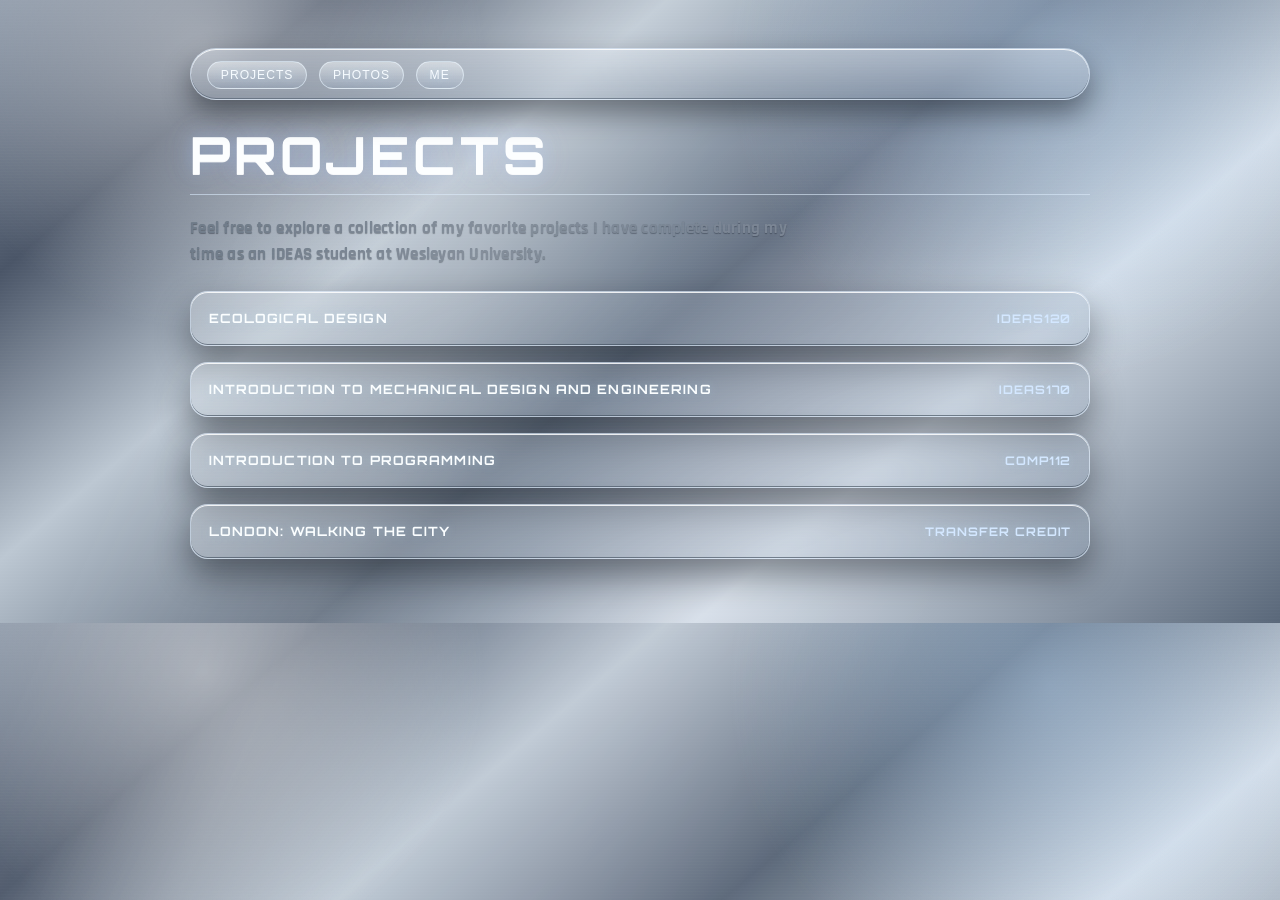
==== commit b78a9403: "Chromatic styling for Projects tab" ====
--- a/index.html
+++ b/index.html
@@ -6,7 +6,7 @@
     <title>IDEAS Portfolio</title>
     <link rel="stylesheet" href="styles.css">
 </head>
-<body>
+<body class="projects-page">
     <nav class="course-nav" aria-label="Course index">
         <ul>
             <li><a href="/index.html">Projects</a></li>
@@ -17,16 +17,20 @@
 
     <header class="page-header">
         <h1>Projects</h1>
+        <p> Feel free to explore a collection of my favorite projects I 
+            have complete during my time as an IDEAS student at Wesleyan 
+            University.
+        </p>
     </header>
 
-    <main class="course-list">
-        <details class="course" id="ideas120" open>
+    <main class="course-list projects-shell">
+        <details class="course" id="ideas120">
             <summary>
                 <span>Ecological Design</span>
                 <strong>IDEAS120</strong>
             </summary>
             <div class="course-body">
-                <details class="project" open>
+                <details class="project">
                     <summary>5 Object Study</summary>
                     <div class="project-body">
                         <p>This project asked us to take a closer look at the 5 object that we hold near and dear to our personal lives.</p>
@@ -37,6 +41,7 @@
                             <img src="Portfolio_Assets/120/p2/object4.JPG" alt="Image of the fourth object in the 5 object study project.">
                             <img src="Portfolio_Assets/120/p2/object5.JPG" alt="Image of the fifth object in the 5 object study project.">
                         </div>
+                        <p> </p>
                         <p>From here we were tasked with explore different drawing techniques and as we focus sight drawing using both Freehand and Orthographic projection.</p>
                         <div class="photo-grid">
                             <img src="Portfolio_Assets/120/p2/freehand1.jpg" alt="Image of the sixth object in the 5 object study project.">
@@ -57,6 +62,7 @@
                             chosen objects.  For this one I decided to do my bracelet as it afford me a great deal of flexibility 
                             in material</p>
                         <img src="Portfolio_Assets/120/p3/full2.JPG" alt="Image of the first object in the object recreation project.">
+                        <p> </p>
                          <p>The 3 main components of this project were: The soft model, hard model and abstract/non-representational model.  
                             I made 2 soft models one out of poster board paper that I roled up and glued focusing on the recreating the 2 shapes 
                             in the original object.  I also made a larger soft model using chip board and purely focusing on the form of the 2 kinds of beads.  
@@ -72,6 +78,7 @@
                             <img src="Portfolio_Assets/120/p3/hard3.JPG" alt="Image of the sixth object in the object recreation project.">
                             <img src="Portfolio_Assets/120/p3/ab1.JPG" alt="Image of the seventh object in the object recreation project." >   
                         </div>
+                        <p> </p>
                             <p>Overall, I felt that this project was eye opening and allowed me to examine a facet of myself I had yet to while 
                                 also allowing me combine design and manual design in a way I am not often able to. </p>
                             <img src="Portfolio_Assets/120/p3/full1.JPG" alt="Image of the eighth object in the object recreation project.">
@@ -99,7 +106,7 @@
                                 <img src="Portfolio_Assets/120/p4/map1.jpg" alt="Map depicting noise pollution near my neighborhood.">
                                 <figcaption>Map depicting the area of noise pollution in my neighborhood relative to me.</figcaption>
                             </figure>
-
+                            <p> </p>
                             <p>
                                 Top to bottom the maps I made The sounds frequent in my neighborhood in Brooklyn, 
                                 A close look at the major bridges connecting Brooklyn to the rest of NYC, a 4 
@@ -191,17 +198,20 @@
                             of the game.
                         </p>
                         <img src = "Portfolio_Assets/112/lists.png" alt="Screenshot of the Battleship inline simulation project.">
+                        <p> </p>
                         <p>
                             The first step was figuring out how to represent the game board and the ships.  I 
                             decided to use lists to represent the game board and the ships, which allowed me 
                             to easily manipulate the game state and check for hits and misses.
                         </p>
                         <img src = "Portfolio_Assets/112/create_ship.png" alt="Another screenshot of the Battleship inline simulation project.">
+                        <p> </p>
                         <p>
                             Then I focused on functions for ship generation, allowing for dynamic ship generation 
                             but checking for valid and non-overlapping placements.  
                         </p>
                         <img src = "Portfolio_Assets/112/run_ship.png" alt="Yet another screenshot of the Battleship inline simulation project.">
+                        <p> </p>
                         <p>
                             There are additional functions for different ship types, checking for hits and misses 
                             and checking the game over condition but all of these are neatly wrapped into a game loop 
@@ -235,6 +245,7 @@
                         </p>
                             <img src="Portfolio_Assets/LDN/graffiti.jpeg" alt="Image of Shoreditch">
                             <img src="Portfolio_Assets/LDN/shoreditch1.png" alt="Image of Brick Lane">
+                        <p> </p>
                         <p>
                             For my final project, I was tasked with creating a podcast reflecting on a location 
                             that held significance to me during my semester.  I decided to cover the town of Shoreditch 
--- a/styles.css
+++ b/styles.css
@@ -1,3 +1,5 @@
+@import url("https://fonts.googleapis.com/css2?family=Orbitron:wght@500;600;700&family=Rajdhani:wght@400;500;600&display=swap");
+
 * {
 	box-sizing: border-box;
 }
@@ -255,6 +257,167 @@
 	color: #2f2419;
 }
 
+.projects-page {
+	position: relative;
+	color: #edf5ff;
+	background:
+		radial-gradient(circle at 16% 8%, rgba(255, 255, 255, 0.45), transparent 23%),
+		radial-gradient(circle at 82% 10%, rgba(188, 222, 255, 0.4), transparent 27%),
+		linear-gradient(140deg, #8a96a6 0%, #4a5567 16%, #bcc7d2 33%, #5a6778 52%, #d5dee8 71%, #596779 100%);
+}
+
+.projects-page::before {
+	content: "";
+	position: fixed;
+	inset: 0;
+	pointer-events: none;
+	background:
+		linear-gradient(115deg, transparent 20%, rgba(255, 255, 255, 0.2) 35%, rgba(185, 214, 255, 0.12) 46%, rgba(255, 210, 255, 0.1) 56%, transparent 72%);
+	mix-blend-mode: screen;
+	opacity: 0.72;
+	animation: chrome-sweep 7.5s linear infinite;
+}
+
+.projects-page::after {
+	content: "";
+	position: fixed;
+	inset: 0;
+	pointer-events: none;
+	background-image: linear-gradient(to bottom, rgba(255, 255, 255, 0.06) 1px, transparent 1px);
+	background-size: 100% 3px;
+	opacity: 0.14;
+	mix-blend-mode: screen;
+}
+
+.projects-page .course-nav {
+	background: linear-gradient(180deg, rgba(243, 248, 255, 0.34), rgba(150, 164, 182, 0.24));
+	border-color: rgba(225, 238, 255, 0.55);
+	box-shadow:
+		inset 0 1px 0 rgba(255, 255, 255, 0.85),
+		inset 0 -1px 0 rgba(79, 92, 109, 0.6),
+		0 14px 28px rgba(9, 13, 20, 0.45);
+	backdrop-filter: blur(8px);
+}
+
+.projects-page .course-nav a {
+	background: linear-gradient(180deg, rgba(252, 254, 255, 0.46), rgba(148, 167, 193, 0.26));
+	border-color: rgba(232, 245, 255, 0.62);
+	color: #f6fbff;
+	text-transform: uppercase;
+	letter-spacing: 0.08em;
+	font-size: 0.76rem;
+	font-family: "Arial Black", "Trebuchet MS", sans-serif;
+	text-shadow: 0 1px 10px rgba(177, 223, 255, 0.45);
+}
+
+.projects-page .page-header h1 {
+	color: #fcfeff;
+	font-family: "Orbitron", "Arial Black", "Trebuchet MS", sans-serif;
+	font-weight: 700;
+	border-bottom-color: rgba(217, 232, 248, 0.62);
+	text-shadow:
+		0 1px 0 rgba(255, 255, 255, 0.9),
+		0 0 18px rgba(146, 201, 255, 0.35),
+		0 0 32px rgba(214, 170, 255, 0.18);
+	letter-spacing: 0.08em;
+	text-transform: uppercase;
+}
+
+.projects-page details {
+	background: linear-gradient(160deg, rgba(247, 251, 255, 0.24), rgba(127, 146, 170, 0.22));
+	border: 1px solid rgba(220, 235, 250, 0.58);
+	box-shadow:
+		inset 0 1px 0 rgba(255, 255, 255, 0.85),
+		inset 0 -1px 0 rgba(67, 80, 96, 0.65),
+		0 16px 34px rgba(9, 13, 20, 0.45);
+	backdrop-filter: blur(6px);
+}
+
+.projects-page summary {
+	color: #fbfeff;
+	font-family: "Orbitron", "Arial Black", "Trebuchet MS", sans-serif;
+	text-transform: uppercase;
+	letter-spacing: 0.09em;
+	font-size: 0.78rem;
+	text-shadow: 0 0 10px rgba(170, 222, 255, 0.28);
+}
+
+.projects-page summary span {
+	font-size: 0.8rem;
+}
+
+.projects-page summary strong {
+	color: #d3e7ff;
+	font-size: 0.74rem;
+}
+
+.projects-page details[open] > summary {
+	border-bottom-color: rgba(172, 194, 216, 0.35);
+}
+
+.projects-page .project {
+	background: linear-gradient(160deg, rgba(239, 247, 255, 0.22), rgba(112, 132, 156, 0.2));
+	border-color: rgba(207, 226, 246, 0.5);
+}
+
+.projects-page .project summary {
+	background: linear-gradient(180deg, rgba(250, 254, 255, 0.26), rgba(149, 170, 196, 0.18));
+	color: #f1f8ff;
+}
+
+.projects-page p,
+.projects-page figcaption {
+	color: #d7e4f1;
+	font-family: "Rajdhani", "Segoe UI", sans-serif;
+	font-size: 1.05rem;
+	line-height: 1.55;
+	letter-spacing: 0.015em;
+	text-shadow: 0 1px 1px rgba(17, 25, 35, 0.4);
+}
+
+.projects-page p {
+	color: #707c8a;
+	font-weight: 700;
+}
+
+.projects-page .project-body a {
+	font-family: "Rajdhani", "Segoe UI", sans-serif;
+	font-weight: 600;
+	letter-spacing: 0.03em;
+}
+
+.projects-page .photo-grid img,
+.projects-page .photo-grid video,
+.projects-page .project-body > img,
+.projects-page .project-body > video,
+.projects-page figure,
+.projects-page embed {
+	border-color: rgba(210, 229, 248, 0.62);
+	background: linear-gradient(180deg, rgba(236, 245, 255, 0.34), rgba(128, 149, 174, 0.2));
+	box-shadow:
+		inset 0 1px 0 rgba(255, 255, 255, 0.65),
+		inset 0 -1px 0 rgba(62, 75, 92, 0.5),
+		0 12px 20px rgba(8, 11, 17, 0.38);
+}
+
+.projects-page a {
+	color: #caf0ff;
+}
+
+.projects-page a:hover {
+	color: #f3faff;
+}
+
+@keyframes chrome-sweep {
+	0% {
+		transform: translateX(-25%);
+	}
+
+	100% {
+		transform: translateX(25%);
+	}
+}
+
 @media (max-width: 700px) {
 	body {
 		padding: 28px 16px 48px;
